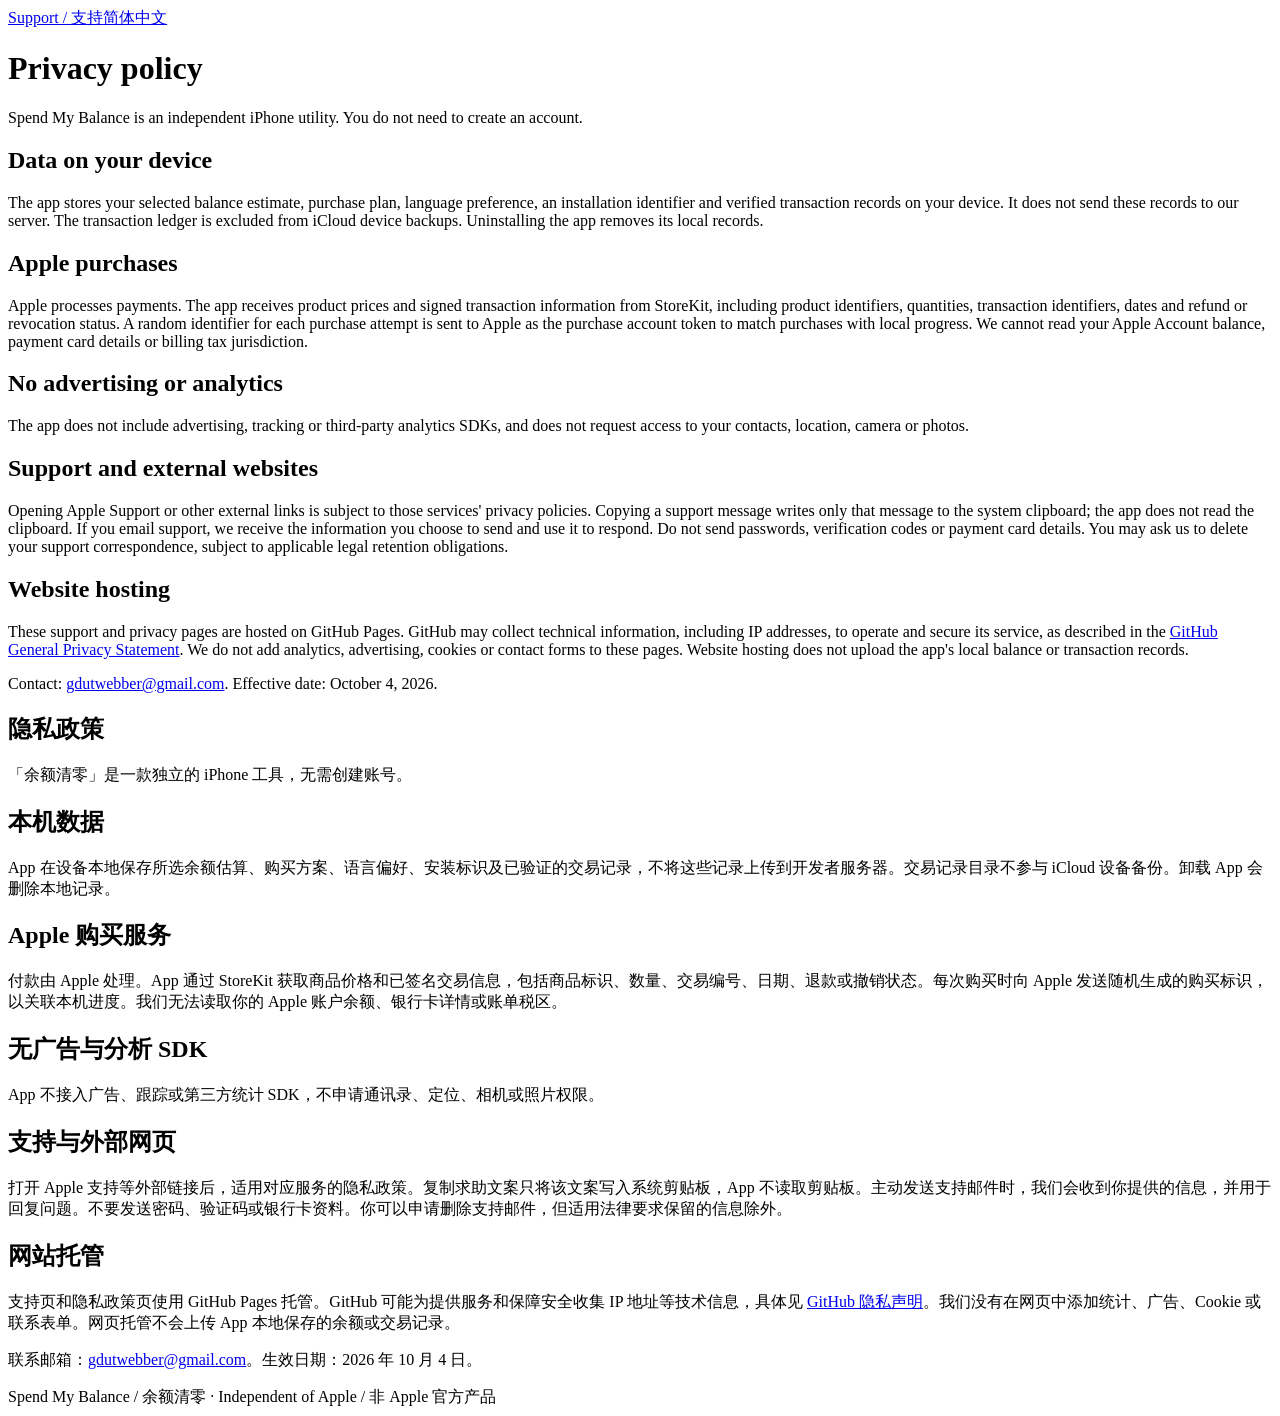
==== privacy.html @ 5e2e8c62 "Publish privacy.html" ====
<!doctype html>
<html lang="en"><head><meta charset="utf-8"><meta name="viewport" content="width=device-width,initial-scale=1"><title>Privacy · Spend My Balance / 余额清零</title><link rel="stylesheet" href="styles.css"></head><body>
<nav><a href="support.html">Support / 支持</a><a href="#zh">简体中文</a></nav>
<h1>Privacy policy</h1>
<p>Spend My Balance is an independent iPhone utility. You do not need to create an account.</p>
<h2>Data on your device</h2>
<p>The app stores your selected balance estimate, purchase plan, language preference, an installation identifier and verified transaction records on your device. It does not send these records to our server. The transaction ledger is excluded from iCloud device backups. Uninstalling the app removes its local records.</p>
<h2>Apple purchases</h2>
<p>Apple processes payments. The app receives product prices and signed transaction information from StoreKit, including product identifiers, quantities, transaction identifiers, dates and refund or revocation status. A random identifier for each purchase attempt is sent to Apple as the purchase account token to match purchases with local progress. We cannot read your Apple Account balance, payment card details or billing tax jurisdiction.</p>
<h2>No advertising or analytics</h2>
<p>The app does not include advertising, tracking or third-party analytics SDKs, and does not request access to your contacts, location, camera or photos.</p>
<h2>Support and external websites</h2>
<p>Opening Apple Support or other external links is subject to those services' privacy policies. Copying a support message writes only that message to the system clipboard; the app does not read the clipboard. If you email support, we receive the information you choose to send and use it to respond. Do not send passwords, verification codes or payment card details. You may ask us to delete your support correspondence, subject to applicable legal retention obligations.</p>
<h2>Website hosting</h2>
<p>These support and privacy pages are hosted on GitHub Pages. GitHub may collect technical information, including IP addresses, to operate and secure its service, as described in the <a href="https://docs.github.com/en/site-policy/privacy-policies/github-general-privacy-statement">GitHub General Privacy Statement</a>. We do not add analytics, advertising, cookies or contact forms to these pages. Website hosting does not upload the app's local balance or transaction records.</p>
<p>Contact: <a href="mailto:gdutwebber@gmail.com">gdutwebber@gmail.com</a>. Effective date: October 4, 2026.</p>
<section id="zh" lang="zh-Hans"><h1>隐私政策</h1>
<p>「余额清零」是一款独立的 iPhone 工具，无需创建账号。</p>
<h2>本机数据</h2><p>App 在设备本地保存所选余额估算、购买方案、语言偏好、安装标识及已验证的交易记录，不将这些记录上传到开发者服务器。交易记录目录不参与 iCloud 设备备份。卸载 App 会删除本地记录。</p>
<h2>Apple 购买服务</h2><p>付款由 Apple 处理。App 通过 StoreKit 获取商品价格和已签名交易信息，包括商品标识、数量、交易编号、日期、退款或撤销状态。每次购买时向 Apple 发送随机生成的购买标识，以关联本机进度。我们无法读取你的 Apple 账户余额、银行卡详情或账单税区。</p>
<h2>无广告与分析 SDK</h2><p>App 不接入广告、跟踪或第三方统计 SDK，不申请通讯录、定位、相机或照片权限。</p>
<h2>支持与外部网页</h2><p>打开 Apple 支持等外部链接后，适用对应服务的隐私政策。复制求助文案只将该文案写入系统剪贴板，App 不读取剪贴板。主动发送支持邮件时，我们会收到你提供的信息，并用于回复问题。不要发送密码、验证码或银行卡资料。你可以申请删除支持邮件，但适用法律要求保留的信息除外。</p>
<h2>网站托管</h2><p>支持页和隐私政策页使用 GitHub Pages 托管。GitHub 可能为提供服务和保障安全收集 IP 地址等技术信息，具体见 <a href="https://docs.github.com/en/site-policy/privacy-policies/github-general-privacy-statement">GitHub 隐私声明</a>。我们没有在网页中添加统计、广告、Cookie 或联系表单。网页托管不会上传 App 本地保存的余额或交易记录。</p>
<p>联系邮箱：<a href="mailto:gdutwebber@gmail.com">gdutwebber@gmail.com</a>。生效日期：2026 年 10 月 4 日。</p></section>
<footer>Spend My Balance / 余额清零 · Independent of Apple / 非 Apple 官方产品</footer></body></html>
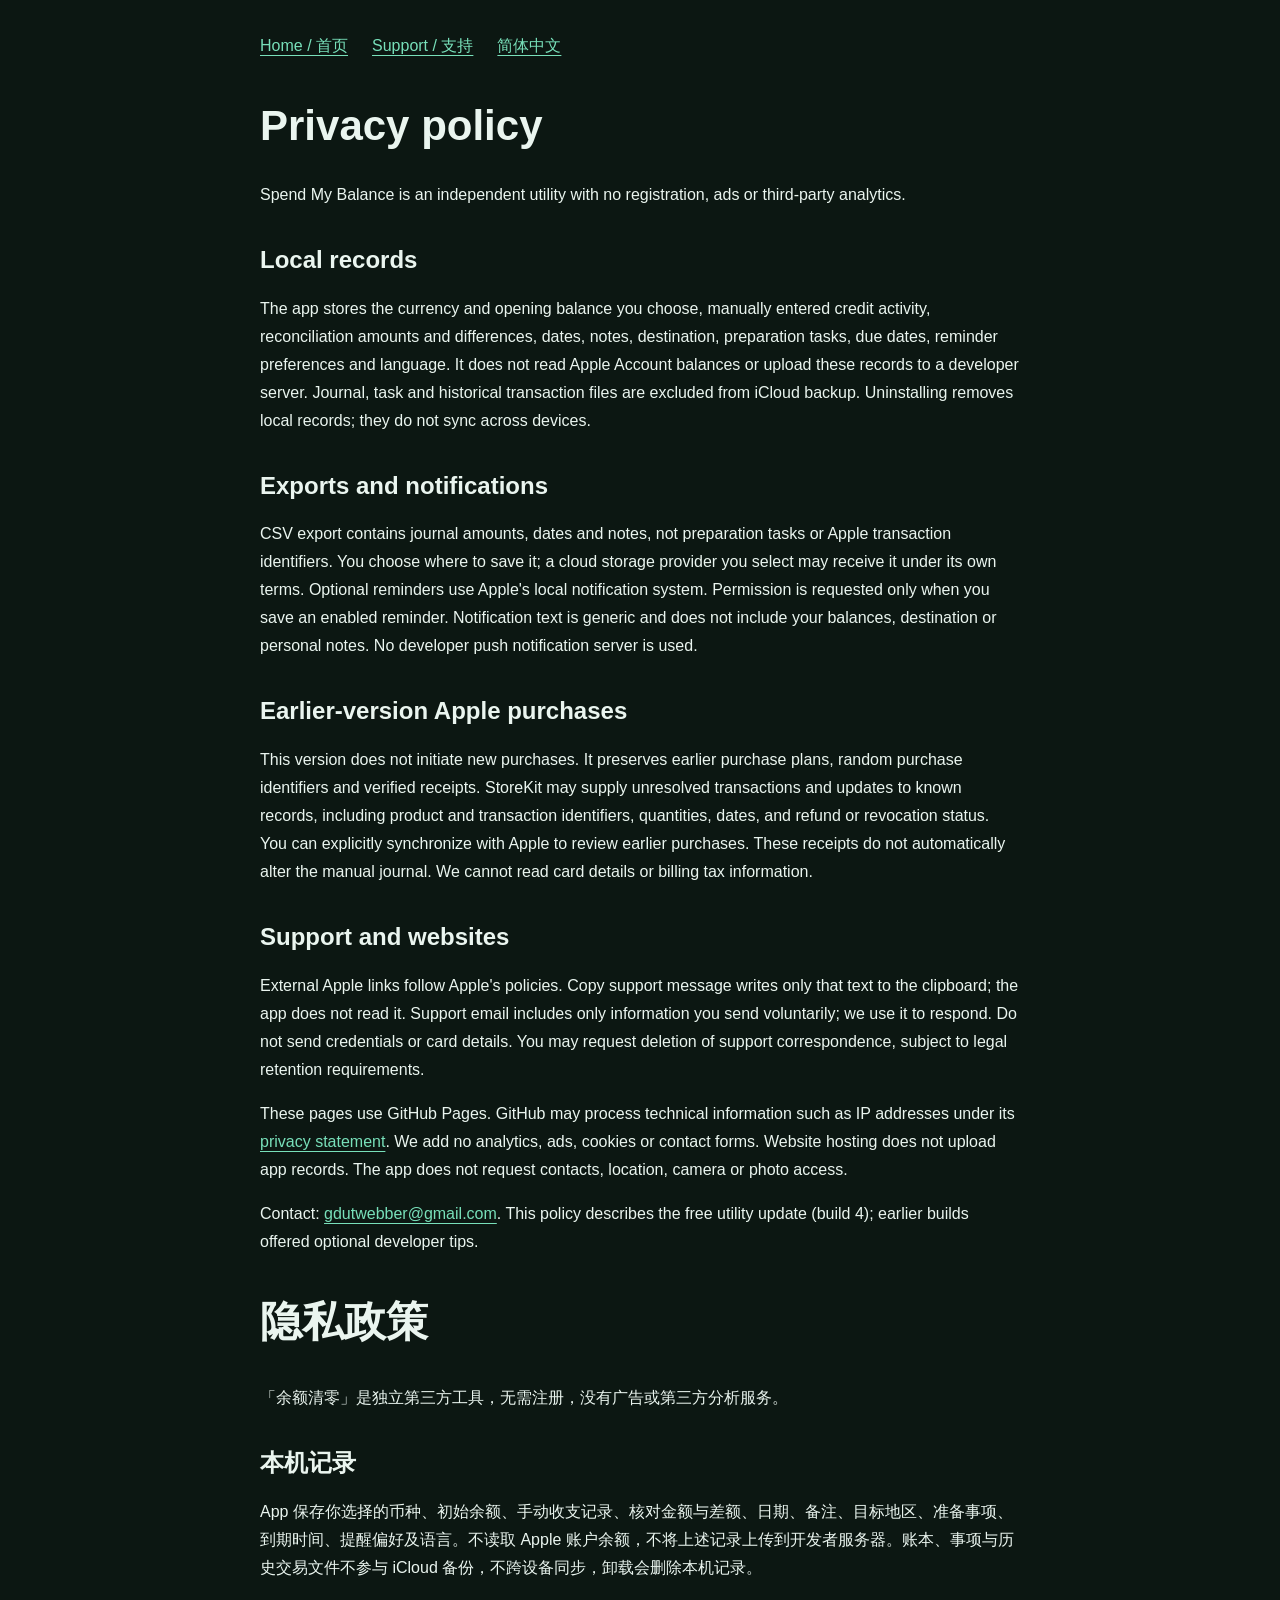
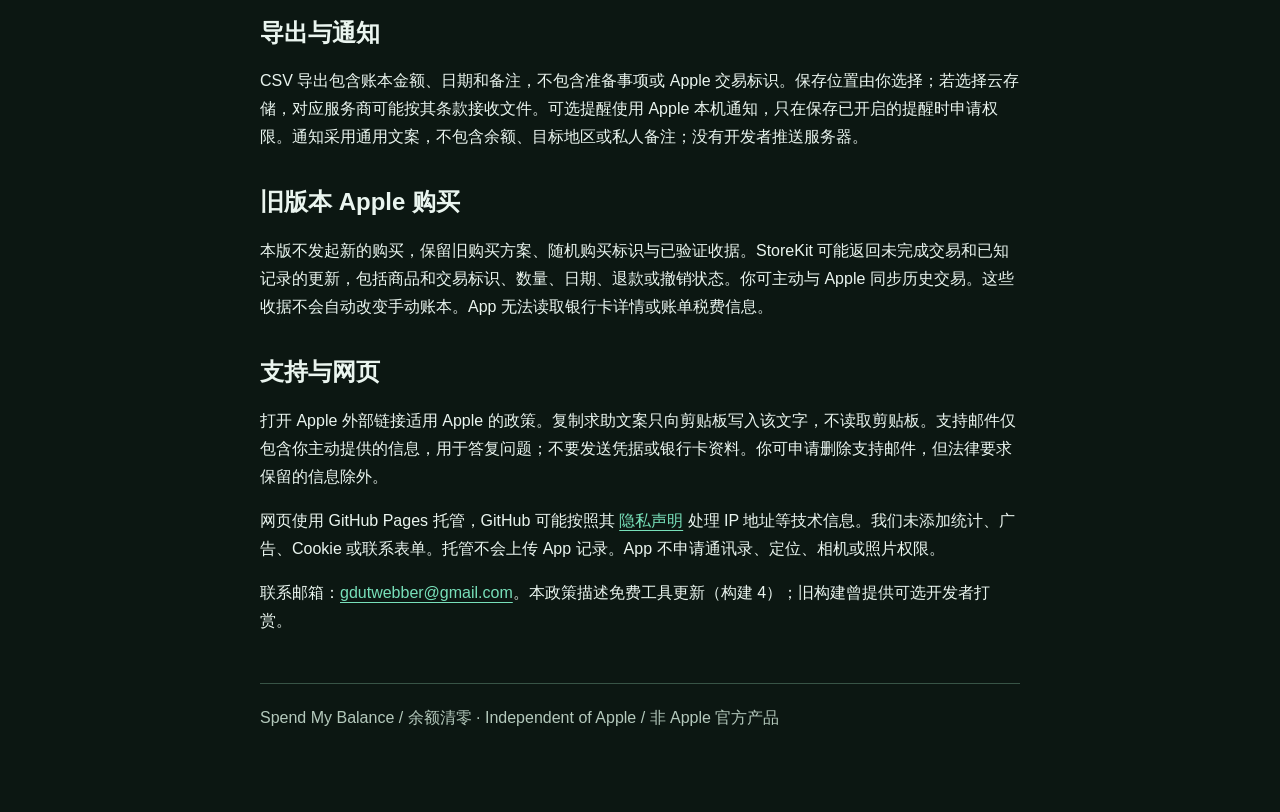
==== commit 86446d38: "Update public pages for the free balance journal and preparation tools" ====
--- a/privacy.html
+++ b/privacy.html
@@ -1,25 +1,24 @@
 <!doctype html>
 <html lang="en"><head><meta charset="utf-8"><meta name="viewport" content="width=device-width,initial-scale=1"><title>Privacy · Spend My Balance / 余额清零</title><link rel="stylesheet" href="styles.css"></head><body>
-<nav><a href="support.html">Support / 支持</a><a href="#zh">简体中文</a></nav>
+<nav><a href="index.html">Home / 首页</a><a href="support.html">Support / 支持</a><a href="#zh">简体中文</a></nav>
 <h1>Privacy policy</h1>
-<p>Spend My Balance is an independent iPhone utility. You do not need to create an account.</p>
-<h2>Data on your device</h2>
-<p>The app stores your selected balance estimate, purchase plan, language preference, an installation identifier and verified transaction records on your device. It does not send these records to our server. The transaction ledger is excluded from iCloud device backups. Uninstalling the app removes its local records.</p>
-<h2>Apple purchases</h2>
-<p>Apple processes payments. The app receives product prices and signed transaction information from StoreKit, including product identifiers, quantities, transaction identifiers, dates and refund or revocation status. A random identifier for each purchase attempt is sent to Apple as the purchase account token to match purchases with local progress. We cannot read your Apple Account balance, payment card details or billing tax jurisdiction.</p>
-<h2>No advertising or analytics</h2>
-<p>The app does not include advertising, tracking or third-party analytics SDKs, and does not request access to your contacts, location, camera or photos.</p>
-<h2>Support and external websites</h2>
-<p>Opening Apple Support or other external links is subject to those services' privacy policies. Copying a support message writes only that message to the system clipboard; the app does not read the clipboard. If you email support, we receive the information you choose to send and use it to respond. Do not send passwords, verification codes or payment card details. You may ask us to delete your support correspondence, subject to applicable legal retention obligations.</p>
-<h2>Website hosting</h2>
-<p>These support and privacy pages are hosted on GitHub Pages. GitHub may collect technical information, including IP addresses, to operate and secure its service, as described in the <a href="https://docs.github.com/en/site-policy/privacy-policies/github-general-privacy-statement">GitHub General Privacy Statement</a>. We do not add analytics, advertising, cookies or contact forms to these pages. Website hosting does not upload the app's local balance or transaction records.</p>
-<p>Contact: <a href="mailto:gdutwebber@gmail.com">gdutwebber@gmail.com</a>. Effective date: October 4, 2026.</p>
+<p>Spend My Balance is an independent utility with no registration, ads or third-party analytics.</p>
+<h2>Local records</h2>
+<p>The app stores the currency and opening balance you choose, manually entered credit activity, reconciliation amounts and differences, dates, notes, destination, preparation tasks, due dates, reminder preferences and language. It does not read Apple Account balances or upload these records to a developer server. Journal, task and historical transaction files are excluded from iCloud backup. Uninstalling removes local records; they do not sync across devices.</p>
+<h2>Exports and notifications</h2>
+<p>CSV export contains journal amounts, dates and notes, not preparation tasks or Apple transaction identifiers. You choose where to save it; a cloud storage provider you select may receive it under its own terms. Optional reminders use Apple's local notification system. Permission is requested only when you save an enabled reminder. Notification text is generic and does not include your balances, destination or personal notes. No developer push notification server is used.</p>
+<h2>Earlier-version Apple purchases</h2>
+<p>This version does not initiate new purchases. It preserves earlier purchase plans, random purchase identifiers and verified receipts. StoreKit may supply unresolved transactions and updates to known records, including product and transaction identifiers, quantities, dates, and refund or revocation status. You can explicitly synchronize with Apple to review earlier purchases. These receipts do not automatically alter the manual journal. We cannot read card details or billing tax information.</p>
+<h2>Support and websites</h2>
+<p>External Apple links follow Apple's policies. Copy support message writes only that text to the clipboard; the app does not read it. Support email includes only information you send voluntarily; we use it to respond. Do not send credentials or card details. You may request deletion of support correspondence, subject to legal retention requirements.</p>
+<p>These pages use GitHub Pages. GitHub may process technical information such as IP addresses under its <a href="https://docs.github.com/en/site-policy/privacy-policies/github-general-privacy-statement">privacy statement</a>. We add no analytics, ads, cookies or contact forms. Website hosting does not upload app records. The app does not request contacts, location, camera or photo access.</p>
+<p>Contact: <a href="mailto:gdutwebber@gmail.com">gdutwebber@gmail.com</a>. This policy describes the free utility update (build 4); earlier builds offered optional developer tips.</p>
 <section id="zh" lang="zh-Hans"><h1>隐私政策</h1>
-<p>「余额清零」是一款独立的 iPhone 工具，无需创建账号。</p>
-<h2>本机数据</h2><p>App 在设备本地保存所选余额估算、购买方案、语言偏好、安装标识及已验证的交易记录，不将这些记录上传到开发者服务器。交易记录目录不参与 iCloud 设备备份。卸载 App 会删除本地记录。</p>
-<h2>Apple 购买服务</h2><p>付款由 Apple 处理。App 通过 StoreKit 获取商品价格和已签名交易信息，包括商品标识、数量、交易编号、日期、退款或撤销状态。每次购买时向 Apple 发送随机生成的购买标识，以关联本机进度。我们无法读取你的 Apple 账户余额、银行卡详情或账单税区。</p>
-<h2>无广告与分析 SDK</h2><p>App 不接入广告、跟踪或第三方统计 SDK，不申请通讯录、定位、相机或照片权限。</p>
-<h2>支持与外部网页</h2><p>打开 Apple 支持等外部链接后，适用对应服务的隐私政策。复制求助文案只将该文案写入系统剪贴板，App 不读取剪贴板。主动发送支持邮件时，我们会收到你提供的信息，并用于回复问题。不要发送密码、验证码或银行卡资料。你可以申请删除支持邮件，但适用法律要求保留的信息除外。</p>
-<h2>网站托管</h2><p>支持页和隐私政策页使用 GitHub Pages 托管。GitHub 可能为提供服务和保障安全收集 IP 地址等技术信息，具体见 <a href="https://docs.github.com/en/site-policy/privacy-policies/github-general-privacy-statement">GitHub 隐私声明</a>。我们没有在网页中添加统计、广告、Cookie 或联系表单。网页托管不会上传 App 本地保存的余额或交易记录。</p>
-<p>联系邮箱：<a href="mailto:gdutwebber@gmail.com">gdutwebber@gmail.com</a>。生效日期：2026 年 10 月 4 日。</p></section>
+<p>「余额清零」是独立第三方工具，无需注册，没有广告或第三方分析服务。</p>
+<h2>本机记录</h2><p>App 保存你选择的币种、初始余额、手动收支记录、核对金额与差额、日期、备注、目标地区、准备事项、到期时间、提醒偏好及语言。不读取 Apple 账户余额，不将上述记录上传到开发者服务器。账本、事项与历史交易文件不参与 iCloud 备份，不跨设备同步，卸载会删除本机记录。</p>
+<h2>导出与通知</h2><p>CSV 导出包含账本金额、日期和备注，不包含准备事项或 Apple 交易标识。保存位置由你选择；若选择云存储，对应服务商可能按其条款接收文件。可选提醒使用 Apple 本机通知，只在保存已开启的提醒时申请权限。通知采用通用文案，不包含余额、目标地区或私人备注；没有开发者推送服务器。</p>
+<h2>旧版本 Apple 购买</h2><p>本版不发起新的购买，保留旧购买方案、随机购买标识与已验证收据。StoreKit 可能返回未完成交易和已知记录的更新，包括商品和交易标识、数量、日期、退款或撤销状态。你可主动与 Apple 同步历史交易。这些收据不会自动改变手动账本。App 无法读取银行卡详情或账单税费信息。</p>
+<h2>支持与网页</h2><p>打开 Apple 外部链接适用 Apple 的政策。复制求助文案只向剪贴板写入该文字，不读取剪贴板。支持邮件仅包含你主动提供的信息，用于答复问题；不要发送凭据或银行卡资料。你可申请删除支持邮件，但法律要求保留的信息除外。</p>
+<p>网页使用 GitHub Pages 托管，GitHub 可能按照其 <a href="https://docs.github.com/en/site-policy/privacy-policies/github-general-privacy-statement">隐私声明</a> 处理 IP 地址等技术信息。我们未添加统计、广告、Cookie 或联系表单。托管不会上传 App 记录。App 不申请通讯录、定位、相机或照片权限。</p>
+<p>联系邮箱：<a href="mailto:gdutwebber@gmail.com">gdutwebber@gmail.com</a>。本政策描述免费工具更新（构建 4）；旧构建曾提供可选开发者打赏。</p></section>
 <footer>Spend My Balance / 余额清零 · Independent of Apple / 非 Apple 官方产品</footer></body></html>
--- a/styles.css
+++ b/styles.css
@@ -0,0 +1,10 @@
+:root { color-scheme: dark; font-family: -apple-system, BlinkMacSystemFont, "Segoe UI", sans-serif; background: #0c1712; color: #eaf5ef; line-height: 1.75; }
+body { max-width: 760px; margin: auto; padding: 32px 24px 80px; }
+a { color: #78e0ba; text-underline-offset: 4px; }
+nav { display: flex; flex-wrap: wrap; gap: 24px; margin-bottom: 40px; }
+h1, h2 { line-height: 1.25; }
+h1 { font-size: clamp(28px, 6vw, 42px); }
+h2 { margin-top: 36px; }
+.draft { border: 1px solid #edbc71; border-radius: 12px; padding: 16px; color: #edbc71; }
+section { margin-top: 40px; }
+footer { border-top: 1px solid #385446; margin-top: 48px; padding-top: 20px; color: #b4c9bc; }
